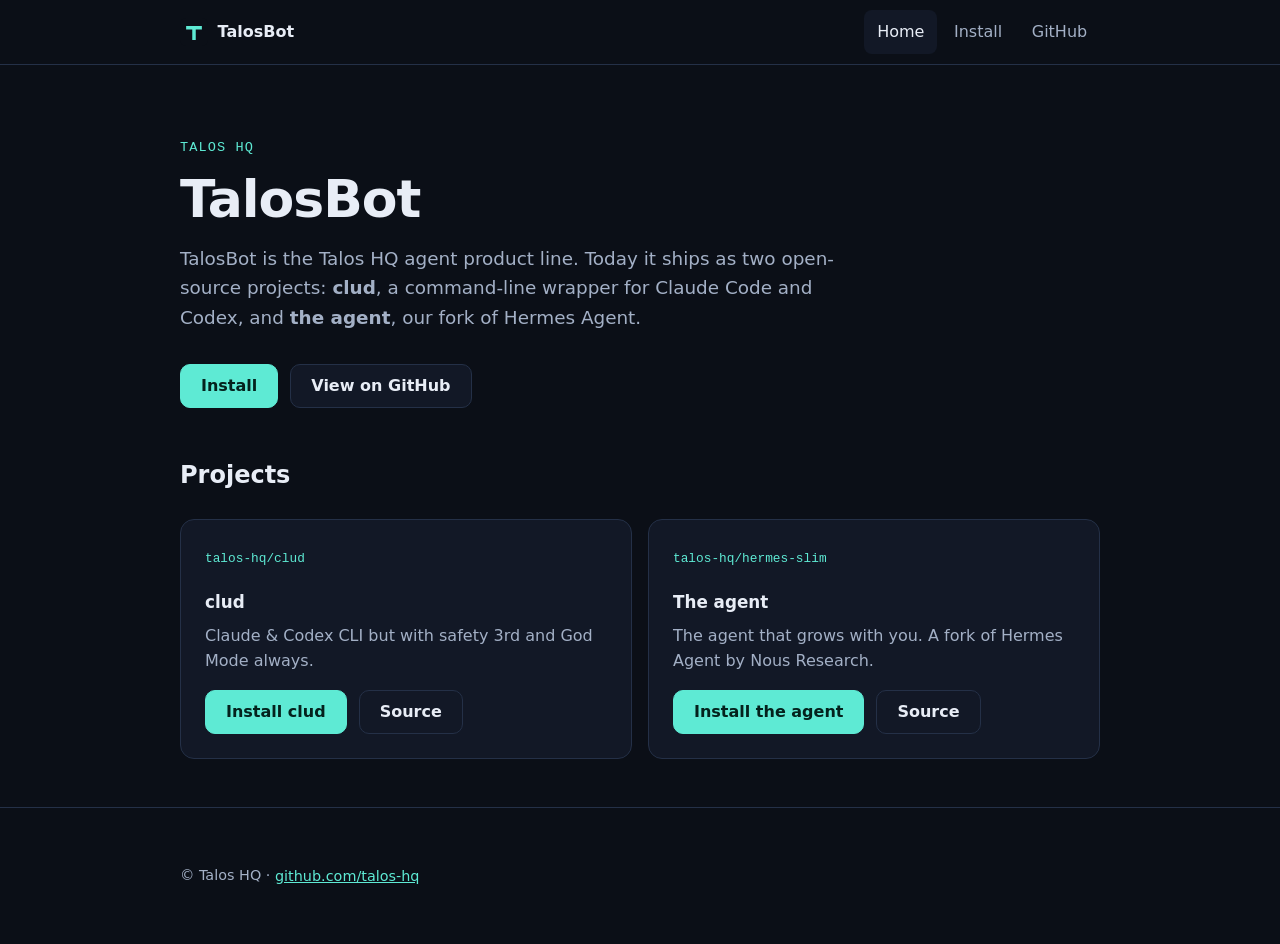
==== index.html @ ea89b293 "Add TalosBot landing and install pages Co-Authored-By: Claude Opus 5.5 <noreply@anthropic.com>" ====
<!doctype html>
<html lang="en">
<head>
<meta charset="utf-8">
<meta name="viewport" content="width=device-width, initial-scale=1">
<title>TalosBot — Talos HQ</title>
<meta name="description" content="TalosBot is the Talos HQ agent product line: clud, a Claude &amp; Codex CLI, and an agent that grows with you.">
<link rel="canonical" href="https://talosbot.ai/">
<link rel="icon" href="/favicon.svg" type="image/svg+xml">
<link rel="stylesheet" href="/assets/styles.css">
<meta property="og:type" content="website">
<meta property="og:site_name" content="TalosBot">
<meta property="og:title" content="TalosBot — Talos HQ">
<meta property="og:description" content="clud, a Claude &amp; Codex CLI, and an agent that grows with you.">
<meta property="og:url" content="https://talosbot.ai/">
<meta name="twitter:card" content="summary">
<meta name="twitter:title" content="TalosBot — Talos HQ">
<meta name="twitter:description" content="clud, a Claude &amp; Codex CLI, and an agent that grows with you.">
</head>
<body>
<a class="skip" href="#main">Skip to content</a>
<header class="site">
  <div class="wrap">
    <a class="brand" href="/"><img src="/favicon.svg" alt="" width="28" height="28">TalosBot</a>
    <nav aria-label="Primary">
      <ul>
        <li><a href="/" aria-current="page">Home</a></li>
        <li><a href="/install/">Install</a></li>
        <li><a href="https://github.com/talos-hq">GitHub</a></li>
      </ul>
    </nav>
  </div>
</header>
<main id="main">
  <div class="wrap">
    <section class="hero" aria-labelledby="hero-title">
      <p class="eyebrow">Talos HQ</p>
      <h1 id="hero-title">TalosBot</h1>
      <p class="lede">TalosBot is the Talos HQ agent product line. Today it ships as two open-source projects: <strong>clud</strong>, a command-line wrapper for Claude Code and Codex, and <strong>the agent</strong>, our fork of Hermes Agent.</p>
      <div class="actions">
        <a class="btn primary" href="/install/">Install</a>
        <a class="btn" href="https://github.com/talos-hq">View on GitHub</a>
      </div>
    </section>
    <section aria-labelledby="products-title">
      <h2 id="products-title">Projects</h2>
      <div class="grid">
        <article class="card">
          <span class="tag">talos-hq/clud</span>
          <h3>clud</h3>
          <p>Claude &amp; Codex CLI but with safety 3rd and God Mode always.</p>
          <div class="actions">
            <a class="btn primary" href="/install/#clud">Install clud</a>
            <a class="btn" href="https://github.com/talos-hq/clud">Source</a>
          </div>
        </article>
        <article class="card">
          <span class="tag">talos-hq/hermes-slim</span>
          <h3>The agent</h3>
          <p>The agent that grows with you. A fork of Hermes Agent by Nous Research.</p>
          <div class="actions">
            <a class="btn primary" href="/install/#agent">Install the agent</a>
            <a class="btn" href="https://github.com/talos-hq/hermes-slim">Source</a>
          </div>
        </article>
      </div>
    </section>
  </div>
</main>
<footer class="site">
  <div class="wrap">
    <p>© Talos HQ · <a href="https://github.com/talos-hq">github.com/talos-hq</a></p>
  </div>
</footer>
</body>
</html>
---- assets/styles.css ----
:root{--bg:#0b0f17;--panel:#121826;--line:#243047;--fg:#e8edf6;--muted:#a3b0c6;--accent:#5eead4;--accent-ink:#04221d;
--font:system-ui,-apple-system,"Segoe UI",Roboto,Ubuntu,"Helvetica Neue",Arial,sans-serif;
--mono:ui-monospace,SFMono-Regular,Menlo,Consolas,"Liberation Mono",monospace}
*{box-sizing:border-box}
html{color-scheme:dark;scroll-behavior:smooth}
body{margin:0;background:var(--bg);color:var(--fg);font:16px/1.6 var(--font);min-width:320px}
a{color:var(--accent)}
a:hover{text-decoration-thickness:2px}
:focus-visible{outline:3px solid var(--accent);outline-offset:3px;border-radius:4px}
.skip{position:absolute;left:-999px;top:0;background:var(--accent);color:var(--accent-ink);padding:.75rem 1rem;z-index:10}
.skip:focus{left:1rem}
.wrap{max-width:960px;margin:0 auto;padding:0 1.25rem}
header.site{border-bottom:1px solid var(--line)}
header.site .wrap{display:flex;align-items:center;justify-content:space-between;gap:1rem;flex-wrap:wrap;min-height:64px}
.brand{display:inline-flex;align-items:center;gap:.6rem;color:var(--fg);text-decoration:none;font-weight:700;min-height:44px}
.brand img{width:28px;height:28px}
nav ul{list-style:none;margin:0;padding:0;display:flex;gap:.25rem;flex-wrap:wrap}
nav a{display:inline-flex;align-items:center;min-height:44px;padding:0 .8rem;color:var(--muted);text-decoration:none;border-radius:8px}
nav a:hover,nav a[aria-current=page]{color:var(--fg);background:var(--panel)}
.hero{padding:4.5rem 0 3rem}
.eyebrow{font-family:var(--mono);color:var(--accent);font-size:.85rem;letter-spacing:.08em;text-transform:uppercase;margin:0 0 .75rem}
h1{font-size:clamp(2rem,6vw,3.25rem);line-height:1.1;margin:0 0 1rem;letter-spacing:-.02em}
h2{font-size:1.5rem;margin:0 0 .5rem}
h3{font-size:1.05rem;margin:1.25rem 0 .4rem}
.lede{color:var(--muted);font-size:1.15rem;max-width:42rem;margin:0 0 2rem}
.btn{display:inline-flex;align-items:center;justify-content:center;min-height:44px;padding:0 1.25rem;border-radius:10px;font-weight:600;text-decoration:none;border:1px solid var(--line);color:var(--fg);background:var(--panel)}
.btn.primary{background:var(--accent);color:var(--accent-ink);border-color:var(--accent)}
.actions{display:flex;gap:.75rem;flex-wrap:wrap}
.grid{display:grid;grid-template-columns:repeat(auto-fit,minmax(260px,1fr));gap:1rem;padding:1rem 0 3rem}
.card{background:var(--panel);border:1px solid var(--line);border-radius:14px;padding:1.5rem}
.card p{color:var(--muted);margin:.25rem 0 1rem}
.tag{font-family:var(--mono);font-size:.8rem;color:var(--accent)}
section.product{border-top:1px solid var(--line);padding:2.5rem 0}
.cmd{display:flex;align-items:stretch;gap:.5rem;background:#060910;border:1px solid var(--line);border-radius:10px;padding:.5rem;margin:.5rem 0 1rem}
.cmd pre{margin:0;flex:1;overflow-x:auto;padding:.6rem .5rem;font:0.9rem/1.5 var(--mono);color:var(--fg);white-space:pre}
.copy{min-width:72px;min-height:44px;border-radius:8px;border:1px solid var(--line);background:var(--panel);color:var(--fg);font:600 .9rem var(--font);cursor:pointer}
.copy:hover{border-color:var(--accent)}
ul.plain{padding-left:1.2rem;color:var(--muted)}
code{font-family:var(--mono);font-size:.92em;background:#060910;padding:.1em .35em;border-radius:5px}
.note{border-left:3px solid var(--accent);background:var(--panel);padding:.75rem 1rem;border-radius:0 10px 10px 0;color:var(--muted)}
footer.site{border-top:1px solid var(--line);color:var(--muted);font-size:.9rem;padding:2rem 0}
footer.site a{display:inline-flex;align-items:center;min-height:44px}
@media (prefers-reduced-motion:reduce){html{scroll-behavior:auto}*{transition:none!important;animation:none!important}}
@media (max-width:480px){.cmd{flex-direction:column}.copy{width:100%}.hero{padding:3rem 0 2rem}}
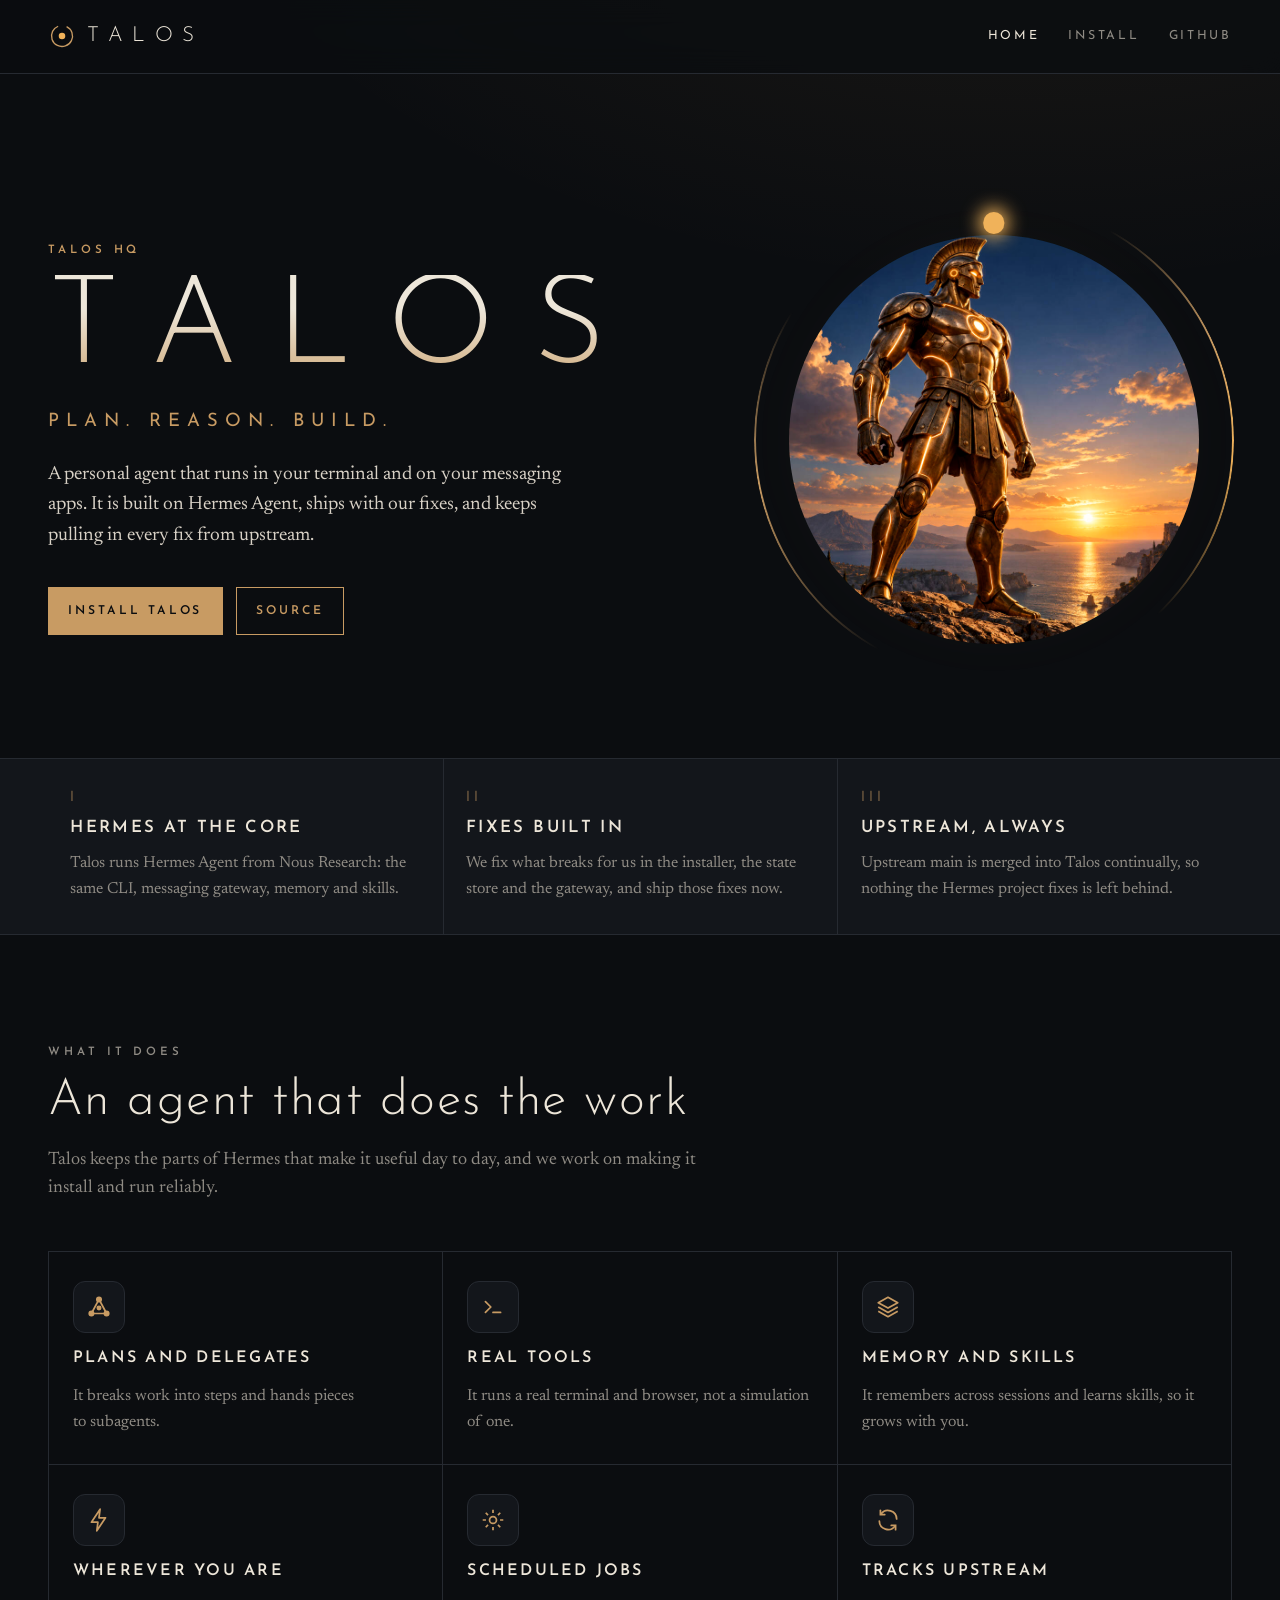
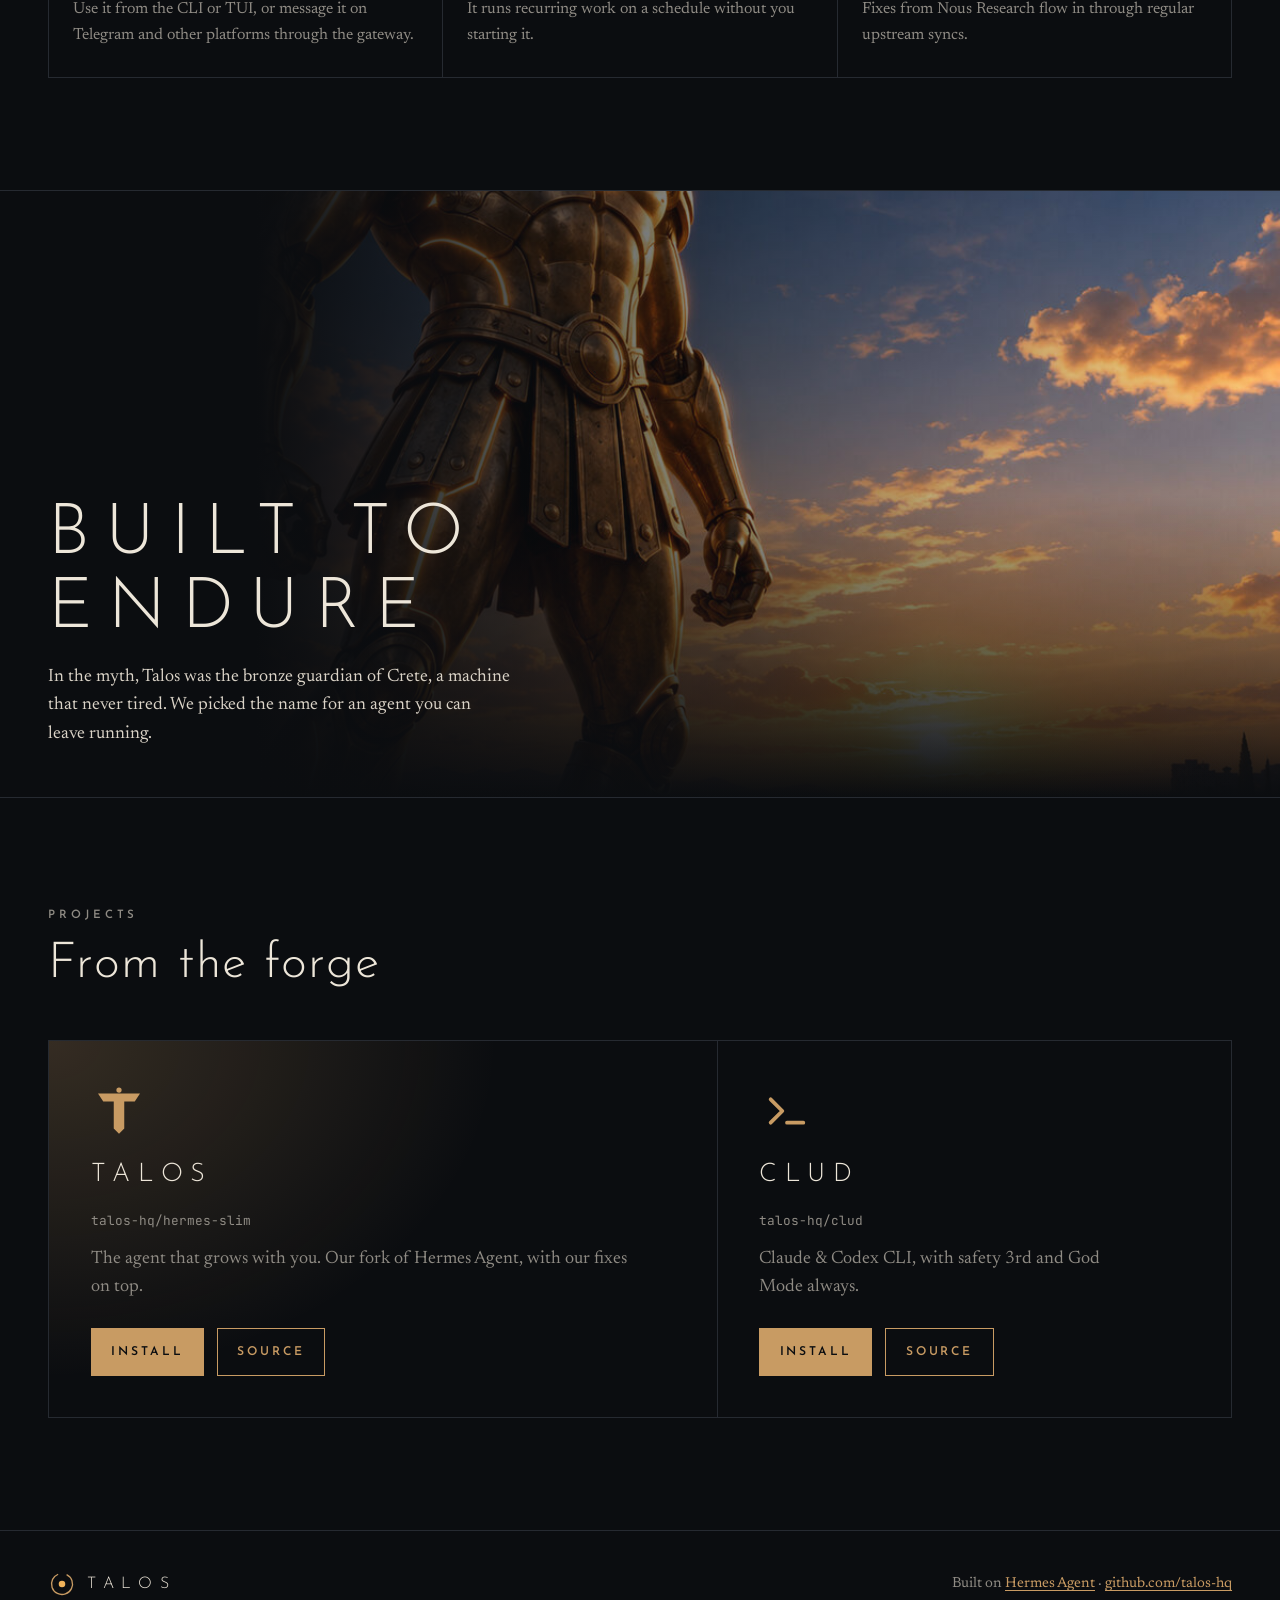
==== commit 1af28932: "Redesign talosbot.ai around the Talos identity Bronze-on-obsidian look from the Talos brand boards: " ====
--- a/index.html
+++ b/index.html
@@ -2,75 +2,132 @@
 <html lang="en">
 <head>
 <meta charset="utf-8">
-<meta name="viewport" content="width=device-width, initial-scale=1">
-<title>TalosBot — Talos HQ</title>
-<meta name="description" content="TalosBot is the Talos HQ agent product line: clud, a Claude &amp; Codex CLI, and an agent that grows with you.">
+<meta name="viewport" content="width=device-width, initial-scale=1, viewport-fit=cover">
+<title>Talos</title>
+<meta name="description" content="Talos is the agent from Talos HQ: Hermes Agent with our fixes built in, still tracking upstream. Plan. Reason. Build.">
+<meta name="theme-color" content="#0b0d10">
 <link rel="canonical" href="https://talosbot.ai/">
 <link rel="icon" href="/favicon.svg" type="image/svg+xml">
+<link rel="preconnect" href="https://fonts.googleapis.com">
+<link rel="preconnect" href="https://fonts.gstatic.com" crossorigin>
+<link rel="stylesheet" href="https://fonts.googleapis.com/css2?family=Josefin+Sans:wght@200;300;400;600&family=Newsreader:ital,opsz,wght@0,6..72,400;0,6..72,500;1,6..72,400&family=JetBrains+Mono:wght@400;600&display=swap">
 <link rel="stylesheet" href="/assets/styles.css">
 <meta property="og:type" content="website">
-<meta property="og:site_name" content="TalosBot">
-<meta property="og:title" content="TalosBot — Talos HQ">
-<meta property="og:description" content="clud, a Claude &amp; Codex CLI, and an agent that grows with you.">
+<meta property="og:site_name" content="Talos">
+<meta property="og:title" content="Talos · Plan. Reason. Build.">
+<meta property="og:description" content="Hermes Agent with our fixes built in, still tracking upstream.">
 <meta property="og:url" content="https://talosbot.ai/">
-<meta name="twitter:card" content="summary">
-<meta name="twitter:title" content="TalosBot — Talos HQ">
-<meta name="twitter:description" content="clud, a Claude &amp; Codex CLI, and an agent that grows with you.">
+<meta property="og:image" content="https://talosbot.ai/assets/og.jpg">
+<meta name="twitter:card" content="summary_large_image">
+<meta name="twitter:image" content="https://talosbot.ai/assets/og.jpg">
 </head>
 <body>
 <a class="skip" href="#main">Skip to content</a>
-<header class="site">
+<header class="nav">
   <div class="wrap">
-    <a class="brand" href="/"><img src="/favicon.svg" alt="" width="28" height="28">TalosBot</a>
+    <a class="wordmark" href="/" aria-label="Talos home"><svg aria-hidden="true"><use href="/assets/icons.svg#emblem"/></svg>TALOS</a>
     <nav aria-label="Primary">
-      <ul>
-        <li><a href="/" aria-current="page">Home</a></li>
-        <li><a href="/install/">Install</a></li>
-        <li><a href="https://github.com/talos-hq">GitHub</a></li>
-      </ul>
+      <a href="/" aria-current="page">Home</a>
+      <a href="/install/">Install</a>
+      <a href="https://github.com/talos-hq">GitHub</a>
     </nav>
   </div>
 </header>
+
 <main id="main">
-  <div class="wrap">
-    <section class="hero" aria-labelledby="hero-title">
-      <p class="eyebrow">Talos HQ</p>
-      <h1 id="hero-title">TalosBot</h1>
-      <p class="lede">TalosBot is the Talos HQ agent product line. Today it ships as two open-source projects: <strong>clud</strong>, a command-line wrapper for Claude Code and Codex, and <strong>the agent</strong>, our fork of Hermes Agent.</p>
-      <div class="actions">
-        <a class="btn primary" href="/install/">Install</a>
-        <a class="btn" href="https://github.com/talos-hq">View on GitHub</a>
+  <section class="hero">
+    <div class="wrap">
+      <div>
+        <p class="label">Talos HQ</p>
+        <h1 style="margin-top:1.2rem">TALOS</h1>
+        <p class="tag">Plan. Reason. Build.</p>
+        <p class="lede">A personal agent that runs in your terminal and on your messaging apps. It is built on Hermes Agent, ships with our fixes, and keeps pulling in every fix from upstream.</p>
+        <div class="ctas">
+          <a class="btn solid" href="/install/">Install Talos</a>
+          <a class="btn" href="https://github.com/talos-hq/hermes-slim">Source</a>
+        </div>
       </div>
-    </section>
-    <section aria-labelledby="products-title">
-      <h2 id="products-title">Projects</h2>
-      <div class="grid">
-        <article class="card">
-          <span class="tag">talos-hq/clud</span>
-          <h3>clud</h3>
-          <p>Claude &amp; Codex CLI but with safety 3rd and God Mode always.</p>
-          <div class="actions">
-            <a class="btn primary" href="/install/#clud">Install clud</a>
-            <a class="btn" href="https://github.com/talos-hq/clud">Source</a>
-          </div>
+      <figure class="emblem">
+        <img src="/assets/talos.jpg" alt="The bronze Talos figure inside a turning bronze ring" width="900" height="900" fetchpriority="high">
+        <span class="core" aria-hidden="true"></span>
+      </figure>
+    </div>
+  </section>
+
+  <section class="lineage" aria-label="Where Talos comes from">
+    <div class="wrap">
+      <ol>
+        <li class="reveal"><h3>Hermes at the core</h3><p>Talos runs Hermes Agent from Nous Research: the same CLI, messaging gateway, memory and skills.</p></li>
+        <li class="reveal"><h3>Fixes built in</h3><p>We fix what breaks for us in the installer, the state store and the gateway, and ship those fixes now.</p></li>
+        <li class="reveal"><h3>Upstream, always</h3><p>Upstream main is merged into Talos continually, so nothing the Hermes project fixes is left behind.</p></li>
+      </ol>
+    </div>
+  </section>
+
+  <section class="block" aria-labelledby="what">
+    <div class="wrap">
+      <div class="head reveal">
+        <p class="label">What it does</p>
+        <h2 id="what">An agent that does the work</h2>
+        <p>Talos keeps the parts of Hermes that make it useful day to day, and we work on making it install and run reliably.</p>
+      </div>
+      <div class="pillars">
+        <article class="pillar reveal"><span class="ico"><svg aria-hidden="true"><use href="/assets/icons.svg#graph"/></svg></span><h3>Plans and delegates</h3><p>It breaks work into steps and hands pieces to subagents.</p></article>
+        <article class="pillar reveal"><span class="ico"><svg aria-hidden="true"><use href="/assets/icons.svg#term"/></svg></span><h3>Real tools</h3><p>It runs a real terminal and browser, not a simulation of one.</p></article>
+        <article class="pillar reveal"><span class="ico"><svg aria-hidden="true"><use href="/assets/icons.svg#layers"/></svg></span><h3>Memory and skills</h3><p>It remembers across sessions and learns skills, so it grows with you.</p></article>
+        <article class="pillar reveal"><span class="ico"><svg aria-hidden="true"><use href="/assets/icons.svg#bolt"/></svg></span><h3>Wherever you are</h3><p>Use it from the CLI or TUI, or message it on Telegram and other platforms through the gateway.</p></article>
+        <article class="pillar reveal"><span class="ico"><svg aria-hidden="true"><use href="/assets/icons.svg#gear"/></svg></span><h3>Scheduled jobs</h3><p>It runs recurring work on a schedule without you starting it.</p></article>
+        <article class="pillar reveal"><span class="ico"><svg aria-hidden="true"><use href="/assets/icons.svg#sync"/></svg></span><h3>Tracks upstream</h3><p>Fixes from Nous Research flow in through regular upstream syncs.</p></article>
+      </div>
+    </div>
+  </section>
+
+  <section class="banner" aria-labelledby="endure">
+    <img src="/assets/og.jpg" alt="" loading="lazy" width="1200" height="630">
+    <div class="wrap">
+      <h2 id="endure">BUILT TO<br>ENDURE</h2>
+      <p>In the myth, Talos was the bronze guardian of Crete, a machine that never tired. We picked the name for an agent you can leave running.</p>
+    </div>
+  </section>
+
+  <section class="block" aria-labelledby="projects">
+    <div class="wrap">
+      <div class="head reveal">
+        <p class="label">Projects</p>
+        <h2 id="projects">From the forge</h2>
+      </div>
+      <div class="products">
+        <article class="product lead reveal">
+          <svg class="ico" aria-hidden="true"><use href="/assets/icons.svg#t"/></svg>
+          <h3>TALOS</h3>
+          <span class="repo">talos-hq/hermes-slim</span>
+          <p>The agent that grows with you. Our fork of Hermes Agent, with our fixes on top.</p>
+          <div class="ctas"><a class="btn solid" href="/install/#agent">Install</a><a class="btn" href="https://github.com/talos-hq/hermes-slim">Source</a></div>
         </article>
-        <article class="card">
-          <span class="tag">talos-hq/hermes-slim</span>
-          <h3>The agent</h3>
-          <p>The agent that grows with you. A fork of Hermes Agent by Nous Research.</p>
-          <div class="actions">
-            <a class="btn primary" href="/install/#agent">Install the agent</a>
-            <a class="btn" href="https://github.com/talos-hq/hermes-slim">Source</a>
-          </div>
+        <article class="product reveal">
+          <svg class="ico" aria-hidden="true"><use href="/assets/icons.svg#term"/></svg>
+          <h3>CLUD</h3>
+          <span class="repo">talos-hq/clud</span>
+          <p>Claude &amp; Codex CLI, with safety 3rd and God Mode always.</p>
+          <div class="ctas"><a class="btn solid" href="/install/#clud">Install</a><a class="btn" href="https://github.com/talos-hq/clud">Source</a></div>
         </article>
       </div>
-    </section>
-  </div>
+    </div>
+  </section>
 </main>
-<footer class="site">
+
+<footer>
   <div class="wrap">
-    <p>© Talos HQ · <a href="https://github.com/talos-hq">github.com/talos-hq</a></p>
+    <a class="wordmark" href="/" style="font-size:1rem"><svg aria-hidden="true"><use href="/assets/icons.svg#emblem"/></svg>TALOS</a>
+    <span>Built on <a href="https://github.com/NousResearch/hermes-agent">Hermes Agent</a> · <a href="https://github.com/talos-hq">github.com/talos-hq</a></span>
   </div>
 </footer>
+<script>
+document.querySelectorAll(".pillar").forEach(el => el.addEventListener("pointermove", e => {
+  const r = el.getBoundingClientRect();
+  el.style.setProperty("--mx", e.clientX - r.left + "px");
+  el.style.setProperty("--my", e.clientY - r.top + "px");
+}));
+</script>
 </body>
 </html>
--- a/assets/styles.css
+++ b/assets/styles.css
@@ -1,44 +1,314 @@
-:root{--bg:#0b0f17;--panel:#121826;--line:#243047;--fg:#e8edf6;--muted:#a3b0c6;--accent:#5eead4;--accent-ink:#04221d;
---font:system-ui,-apple-system,"Segoe UI",Roboto,Ubuntu,"Helvetica Neue",Arial,sans-serif;
---mono:ui-monospace,SFMono-Regular,Menlo,Consolas,"Liberation Mono",monospace}
-*{box-sizing:border-box}
-html{color-scheme:dark;scroll-behavior:smooth}
-body{margin:0;background:var(--bg);color:var(--fg);font:16px/1.6 var(--font);min-width:320px}
-a{color:var(--accent)}
-a:hover{text-decoration-thickness:2px}
-:focus-visible{outline:3px solid var(--accent);outline-offset:3px;border-radius:4px}
-.skip{position:absolute;left:-999px;top:0;background:var(--accent);color:var(--accent-ink);padding:.75rem 1rem;z-index:10}
-.skip:focus{left:1rem}
-.wrap{max-width:960px;margin:0 auto;padding:0 1.25rem}
-header.site{border-bottom:1px solid var(--line)}
-header.site .wrap{display:flex;align-items:center;justify-content:space-between;gap:1rem;flex-wrap:wrap;min-height:64px}
-.brand{display:inline-flex;align-items:center;gap:.6rem;color:var(--fg);text-decoration:none;font-weight:700;min-height:44px}
-.brand img{width:28px;height:28px}
-nav ul{list-style:none;margin:0;padding:0;display:flex;gap:.25rem;flex-wrap:wrap}
-nav a{display:inline-flex;align-items:center;min-height:44px;padding:0 .8rem;color:var(--muted);text-decoration:none;border-radius:8px}
-nav a:hover,nav a[aria-current=page]{color:var(--fg);background:var(--panel)}
-.hero{padding:4.5rem 0 3rem}
-.eyebrow{font-family:var(--mono);color:var(--accent);font-size:.85rem;letter-spacing:.08em;text-transform:uppercase;margin:0 0 .75rem}
-h1{font-size:clamp(2rem,6vw,3.25rem);line-height:1.1;margin:0 0 1rem;letter-spacing:-.02em}
-h2{font-size:1.5rem;margin:0 0 .5rem}
-h3{font-size:1.05rem;margin:1.25rem 0 .4rem}
-.lede{color:var(--muted);font-size:1.15rem;max-width:42rem;margin:0 0 2rem}
-.btn{display:inline-flex;align-items:center;justify-content:center;min-height:44px;padding:0 1.25rem;border-radius:10px;font-weight:600;text-decoration:none;border:1px solid var(--line);color:var(--fg);background:var(--panel)}
-.btn.primary{background:var(--accent);color:var(--accent-ink);border-color:var(--accent)}
-.actions{display:flex;gap:.75rem;flex-wrap:wrap}
-.grid{display:grid;grid-template-columns:repeat(auto-fit,minmax(260px,1fr));gap:1rem;padding:1rem 0 3rem}
-.card{background:var(--panel);border:1px solid var(--line);border-radius:14px;padding:1.5rem}
-.card p{color:var(--muted);margin:.25rem 0 1rem}
-.tag{font-family:var(--mono);font-size:.8rem;color:var(--accent)}
-section.product{border-top:1px solid var(--line);padding:2.5rem 0}
-.cmd{display:flex;align-items:stretch;gap:.5rem;background:#060910;border:1px solid var(--line);border-radius:10px;padding:.5rem;margin:.5rem 0 1rem}
-.cmd pre{margin:0;flex:1;overflow-x:auto;padding:.6rem .5rem;font:0.9rem/1.5 var(--mono);color:var(--fg);white-space:pre}
-.copy{min-width:72px;min-height:44px;border-radius:8px;border:1px solid var(--line);background:var(--panel);color:var(--fg);font:600 .9rem var(--font);cursor:pointer}
-.copy:hover{border-color:var(--accent)}
-ul.plain{padding-left:1.2rem;color:var(--muted)}
-code{font-family:var(--mono);font-size:.92em;background:#060910;padding:.1em .35em;border-radius:5px}
-.note{border-left:3px solid var(--accent);background:var(--panel);padding:.75rem 1rem;border-radius:0 10px 10px 0;color:var(--muted)}
-footer.site{border-top:1px solid var(--line);color:var(--muted);font-size:.9rem;padding:2rem 0}
-footer.site a{display:inline-flex;align-items:center;min-height:44px}
-@media (prefers-reduced-motion:reduce){html{scroll-behavior:auto}*{transition:none!important;animation:none!important}}
-@media (max-width:480px){.cmd{flex-direction:column}.copy{width:100%}.hero{padding:3rem 0 2rem}}
+@layer reset, tokens, base, components, motion;
+
+@layer reset {
+  *, *::before, *::after { box-sizing: border-box; }
+  body, h1, h2, h3, p, figure, pre { margin: 0; }
+  img, svg { display: block; max-width: 100%; }
+  button { font: inherit; color: inherit; }
+}
+
+@layer tokens {
+  @property --spin { syntax: "<angle>"; inherits: false; initial-value: 0deg; }
+  @property --glow { syntax: "<number>"; inherits: true; initial-value: 0.6; }
+
+  :root {
+    --obsidian: #0b0d10;
+    --basalt: #13161b;
+    --seam: #262a31;
+    --bronze: #c89b63;
+    --ember: #f0b25a;
+    --sandstone: #ede6d9;
+    --stone: #8f8b84;
+    --bronze-soft: color-mix(in oklch, var(--bronze) 22%, transparent);
+    --display: "Josefin Sans", "Futura", "Century Gothic", sans-serif;
+    --body: "Newsreader", "Iowan Old Style", Georgia, serif;
+    --mono: "JetBrains Mono", ui-monospace, "SF Mono", Menlo, monospace;
+    --gutter: max(16px, env(safe-area-inset-left, 0px));
+    --ease: cubic-bezier(.2, .7, .1, 1);
+    color-scheme: dark;
+  }
+}
+
+@layer base {
+  html { scroll-behavior: smooth; }
+  body {
+    min-height: 100dvh;
+    background:
+      radial-gradient(120vmax 80vmax at 80% -10%, color-mix(in oklch, var(--ember) 10%, transparent), transparent 60%),
+      var(--obsidian);
+    color: var(--sandstone);
+    font: 400 1.125rem/1.6 var(--body);
+    -webkit-font-smoothing: antialiased;
+    overflow-x: clip;
+  }
+  ::selection { background: var(--bronze); color: var(--obsidian); }
+  a { color: var(--bronze); text-underline-offset: .2em; }
+  :focus-visible { outline: 2px solid var(--ember); outline-offset: 3px; }
+  h1, h2, h3 { font-family: var(--display); font-weight: 300; text-wrap: balance; }
+  p { text-wrap: pretty; }
+  .wrap { width: min(74rem, 100% - 2 * var(--gutter)); margin-inline: auto; }
+  .label { font: 600 .72rem/1 var(--display); letter-spacing: .34em; text-transform: uppercase; color: var(--bronze); }
+  .sr { position: absolute; width: 1px; height: 1px; overflow: hidden; clip-path: inset(50%); }
+}
+
+@layer components {
+  /* nav */
+  .nav {
+    position: sticky; top: 0; z-index: 10;
+    background: color-mix(in oklch, var(--obsidian) 78%, transparent);
+    backdrop-filter: blur(14px) saturate(1.4);
+    border-bottom: 1px solid var(--seam);
+    & .wrap { display: flex; align-items: center; justify-content: space-between; padding-block: .9rem; gap: 1rem; }
+    & nav { display: flex; gap: 1.8rem; }
+    & nav a { font: 400 .78rem/1 var(--display); letter-spacing: .22em; text-transform: uppercase; color: var(--stone); text-decoration: none; transition: color .2s; }
+    & nav a:hover { color: var(--sandstone); }
+    @media (max-width: 680px) { & nav { display: none; } }
+  }
+  .wordmark {
+    display: inline-flex; align-items: center; gap: .7rem;
+    font: 300 1.3rem/1 var(--display); letter-spacing: .46em; color: var(--sandstone); text-decoration: none;
+    & svg { width: 28px; height: 28px; }
+  }
+
+  /* hero */
+  .hero {
+    position: relative; isolation: isolate;
+    padding-block: clamp(4rem, 10vw, 8rem) clamp(3rem, 7vw, 5rem);
+    & .wrap > * { min-width: 0; }
+    & .wrap { display: grid; grid-template-columns: minmax(0, 1.15fr) minmax(0, .85fr); gap: clamp(2rem, 5vw, 4rem); align-items: center; }
+    @media (max-width: 880px) { & .wrap { grid-template-columns: 1fr; } }
+  }
+  .hero h1 {
+    font-size: clamp(3.4rem, 11vw, 7.8rem); line-height: .9; font-weight: 300;
+    letter-spacing: .3em; margin-right: -.3em;
+    background: linear-gradient(180deg, var(--sandstone) 30%, color-mix(in oklch, var(--bronze) 85%, var(--sandstone)));
+    -webkit-background-clip: text; background-clip: text; color: transparent;
+  }
+  .hero .tag { margin-top: 1.4rem; font: 400 clamp(.9rem, 1.8vw, 1.15rem)/1.3 var(--display); letter-spacing: .38em; text-transform: uppercase; color: var(--bronze); }
+  .hero .lede { margin-top: 1.6rem; max-width: 34rem; color: color-mix(in oklch, var(--sandstone) 78%, var(--stone)); font-size: 1.2rem; }
+
+  /* the emblem: ring + core, slowly turning, with the bronze figure inside */
+  .emblem {
+    position: relative; aspect-ratio: 1; width: min(100%, 30rem); justify-self: center;
+    border-radius: 50%;
+    &::before {
+      content: ""; position: absolute; inset: -2px; border-radius: inherit; padding: 2px;
+      background: conic-gradient(from var(--spin), transparent 0 8%, var(--bronze) 18%, var(--ember) 26%, transparent 38% 58%, var(--bronze) 72%, transparent 84%);
+      mask: linear-gradient(#000 0 0) content-box exclude, linear-gradient(#000 0 0);
+      animation: spin 14s linear infinite;
+    }
+    &::after {
+      content: ""; position: absolute; inset: 8%; border-radius: inherit; z-index: -1;
+      background: radial-gradient(closest-side, color-mix(in oklch, var(--ember) calc(var(--glow) * 40%), transparent), transparent);
+      filter: blur(30px); animation: breathe 6s ease-in-out infinite;
+    }
+    & img { position: absolute; inset: 7%; width: 86%; height: 86%; border-radius: 50%; object-fit: cover; object-position: 50% 30%; filter: saturate(1.05) contrast(1.05); }
+    & .core { position: absolute; width: 4.5%; aspect-ratio: 1; border-radius: 50%; top: 2.2%; left: 50%; translate: -50% 0; background: var(--ember); box-shadow: 0 0 18px 4px var(--ember); }
+  }
+
+  /* installer card */
+  .installer {
+    margin-top: 2.4rem; max-width: 40rem;
+    border: 1px solid var(--seam); background: color-mix(in oklch, var(--basalt) 85%, transparent);
+    backdrop-filter: blur(6px);
+    container-type: inline-size;
+  }
+  .tabs { display: flex; border-bottom: 1px solid var(--seam); overflow-x: auto; scrollbar-width: none; }
+  .tabs label {
+    flex: 1; display: inline-flex; align-items: center; justify-content: center; gap: .55rem; white-space: nowrap;
+    padding: .95rem 1rem; cursor: pointer; color: var(--stone);
+    font: 600 .72rem/1 var(--display); letter-spacing: .22em; text-transform: uppercase;
+    border-bottom: 2px solid transparent; transition: color .2s, border-color .2s, background .2s;
+    &:hover { color: var(--sandstone); }
+    & svg { width: 15px; height: 15px; flex: none; }
+    &:has(input:checked) { color: var(--sandstone); border-color: var(--bronze); background: var(--bronze-soft); }
+    &:has(input:focus-visible) { outline: 2px solid var(--ember); outline-offset: -2px; }
+    & input { position: absolute; opacity: 0; pointer-events: none; }
+  }
+  .panel { display: none; grid-template-columns: minmax(0, 1fr); padding: 1.2rem 1.2rem 1.3rem; gap: .9rem; }
+  .installer:has(#os-mac:checked) .panel.mac,
+  .installer:has(#os-linux:checked) .panel.linux,
+  .installer:has(#os-win:checked) .panel.win { display: grid; animation: rise .35s var(--ease); }
+  .cmd {
+    display: flex; align-items: stretch; border: 1px solid var(--seam); background: var(--obsidian);
+    & pre { flex: 1; min-width: 0; padding: .95rem 1rem; white-space: pre-wrap; overflow-wrap: anywhere; font: 400 .86rem/1.5 var(--mono); color: var(--sandstone); }
+    & pre::before { content: attr(data-prompt) " "; color: var(--bronze); }
+    & button {
+      flex: none; border: 0; border-left: 1px solid var(--seam); background: transparent; cursor: pointer;
+      padding-inline: 1rem; color: var(--stone); font: 600 .68rem/1 var(--display); letter-spacing: .2em; text-transform: uppercase;
+      transition: color .2s, background .2s;
+      &:hover { color: var(--obsidian); background: var(--bronze); }
+      &[data-done] { color: var(--obsidian); background: var(--ember); }
+    }
+  }
+  .panel .note { font-size: .95rem; color: var(--stone); }
+  .panel .note code { font: .85em var(--mono); color: var(--sandstone); }
+  @container (max-width: 420px) {
+    .tabs label span { display: none; }
+    .cmd { flex-direction: column; & button { border-left: 0; border-top: 1px solid var(--seam); padding-block: .8rem; } }
+  }
+  .alt { margin-top: 1rem; font-size: .95rem; color: var(--stone); }
+
+  /* lineage strip */
+  .lineage { border-block: 1px solid var(--seam); background: var(--basalt); }
+  .lineage ol {
+    list-style: none; padding: 0; margin: 0; display: grid; grid-template-columns: repeat(3, 1fr);
+    counter-reset: step;
+    @media (max-width: 760px) { grid-template-columns: 1fr; }
+  }
+  .lineage li {
+    padding: 2rem 1.4rem; display: grid; gap: .6rem; counter-increment: step; position: relative;
+    & + li { border-left: 1px solid var(--seam); }
+    @media (max-width: 760px) { & + li { border-left: 0; border-top: 1px solid var(--seam); } }
+    &::before { content: counter(step, upper-roman); font: 300 .9rem/1 var(--display); letter-spacing: .3em; color: var(--bronze); }
+    & h3 { font-size: 1.05rem; font-weight: 600; letter-spacing: .14em; text-transform: uppercase; }
+    & p { color: var(--stone); font-size: 1rem; }
+  }
+
+  section.block { padding-block: clamp(4rem, 9vw, 7rem); }
+  .head { display: grid; gap: 1rem; margin-bottom: 3rem; max-width: 42rem; }
+  .head h2 { font-size: clamp(2rem, 4.5vw, 3.1rem); line-height: 1.1; letter-spacing: .03em; }
+  .head p { color: var(--stone); }
+
+  /* pillars — icon system from the identity board */
+  .pillars { display: grid; grid-template-columns: repeat(3, 1fr); gap: 1px; background: var(--seam); border: 1px solid var(--seam); }
+  @media (max-width: 900px) { .pillars { grid-template-columns: repeat(2, 1fr); } }
+  @media (max-width: 560px) { .pillars { grid-template-columns: 1fr; } }
+  .pillar {
+    background: var(--obsidian); padding: 1.8rem 1.5rem; display: grid; gap: .8rem; align-content: start;
+    position: relative; overflow: hidden;
+    &::after {
+      content: ""; position: absolute; inset: 0; pointer-events: none; opacity: 0; transition: opacity .4s;
+      background: radial-gradient(22rem circle at var(--mx, 50%) var(--my, 0%), var(--bronze-soft), transparent 60%);
+    }
+    &:hover::after { opacity: 1; }
+    & .ico { width: 52px; height: 52px; display: grid; place-items: center; border: 1px solid var(--seam); border-radius: 12px; background: var(--basalt); color: var(--bronze); }
+    & .ico svg { width: 26px; height: 26px; }
+    & h3 { font-size: 1rem; font-weight: 600; letter-spacing: .14em; text-transform: uppercase; }
+    & p { color: var(--stone); font-size: 1rem; }
+  }
+
+  /* platform matrix */
+  .matrix { width: 100%; border-collapse: collapse; font-size: 1rem; }
+  .matrix-wrap { overflow-x: auto; border: 1px solid var(--seam); }
+  .matrix th, .matrix td { padding: 1rem 1.2rem; text-align: left; border-bottom: 1px solid var(--seam); white-space: nowrap; }
+  .matrix th { font: 600 .7rem/1 var(--display); letter-spacing: .24em; text-transform: uppercase; color: var(--bronze); background: var(--basalt); }
+  .matrix td:first-child { font-family: var(--display); letter-spacing: .08em; }
+  .matrix td code { font: .85rem var(--mono); color: var(--sandstone); }
+  .matrix tr:last-child td { border-bottom: 0; }
+  .matrix tbody tr { transition: background .2s; }
+  .matrix tbody tr:hover { background: var(--bronze-soft); }
+  .matrix .you td:first-child::after { content: "your system"; margin-left: .8rem; padding: .2rem .5rem; font: 600 .6rem/1 var(--display); letter-spacing: .2em; text-transform: uppercase; color: var(--obsidian); background: var(--bronze); }
+
+  /* splash terminal */
+  .splash { display: grid; grid-template-columns: minmax(0, 1fr) minmax(0, 1fr); gap: clamp(2rem, 5vw, 4rem); align-items: center; @media (max-width: 880px) { grid-template-columns: 1fr; } }
+  .term {
+    border: 1px solid var(--seam); background: #08090b; box-shadow: 0 40px 80px -40px #000, 0 0 0 1px #000;
+    & header { display: flex; gap: .45rem; padding: .8rem 1rem; border-bottom: 1px solid var(--seam); }
+    & header i { width: 10px; height: 10px; border-radius: 50%; background: var(--seam); }
+    & pre { padding: 1.4rem 1.2rem; font: 400 .85rem/1.75 var(--mono); color: var(--stone); overflow-x: auto; }
+    & b { color: var(--sandstone); font-weight: 400; }
+    & .ok { color: var(--ember); }
+  }
+  .steps { display: grid; gap: 1.4rem; counter-reset: s; list-style: none; padding: 0; margin: 0; }
+  .steps li { display: grid; grid-template-columns: 2.6rem 1fr; gap: 1rem; counter-increment: s; }
+  .steps li::before { content: counter(s); display: grid; place-items: center; width: 2.6rem; height: 2.6rem; border: 1px solid var(--bronze); border-radius: 50%; font: 300 1rem/1 var(--display); color: var(--bronze); }
+  .steps h3 { font-size: 1rem; font-weight: 600; letter-spacing: .12em; text-transform: uppercase; margin-bottom: .3rem; }
+  .steps p { color: var(--stone); font-size: 1rem; }
+
+  /* faq */
+  details { border-top: 1px solid var(--seam); &:last-of-type { border-bottom: 1px solid var(--seam); } }
+  summary {
+    cursor: pointer; list-style: none; padding: 1.3rem 0; display: flex; justify-content: space-between; gap: 1rem;
+    font: 400 1.1rem/1.3 var(--display); letter-spacing: .04em;
+    &::-webkit-details-marker { display: none; }
+    &::after { content: "+"; color: var(--bronze); font-weight: 300; font-size: 1.4rem; line-height: 1; transition: rotate .3s var(--ease); }
+  }
+  details[open] summary::after { rotate: 45deg; }
+  details p { padding-bottom: 1.4rem; color: var(--stone); max-width: 48rem; }
+  details code { font: .85em var(--mono); color: var(--sandstone); }
+  details::details-content { block-size: 0; overflow: clip; transition: block-size .35s var(--ease), content-visibility .35s allow-discrete; }
+  details[open]::details-content { block-size: auto; }
+  :root { interpolate-size: allow-keywords; }
+
+  footer { border-top: 1px solid var(--seam); padding-block: 2.4rem calc(2.4rem + env(safe-area-inset-bottom, 0px)); color: var(--stone); font-size: .9rem;
+    & .wrap { display: flex; flex-wrap: wrap; justify-content: space-between; gap: 1rem; align-items: center; }
+  }
+}
+
+@layer motion {
+  @keyframes spin { to { --spin: 360deg; } }
+  @keyframes breathe { 50% { --glow: 1; } }
+  @keyframes rise { from { opacity: 0; translate: 0 6px; } }
+  @keyframes reveal { from { opacity: 0; translate: 0 2rem; } }
+  @keyframes caret { 50% { opacity: 0; } }
+  .term .cursor { display: inline-block; width: .55em; height: 1.1em; vertical-align: -.2em; background: var(--ember); animation: caret 1s steps(1) infinite; }
+
+  @supports (animation-timeline: view()) {
+    .reveal { animation: reveal linear both; animation-timeline: view(); animation-range: entry 0% cover 28%; }
+    .hero .emblem img { animation: drift linear both; animation-timeline: scroll(root); animation-range: 0 80vh; }
+    @keyframes drift { to { scale: 1.12; filter: saturate(.7) brightness(.7); } }
+  }
+  @media (prefers-reduced-motion: reduce) {
+    *, *::before, *::after { animation: none !important; transition: none !important; }
+    html { scroll-behavior: auto; }
+  }
+}
+
+@layer components {
+  .skip { position: absolute; left: -999px; top: .5rem; z-index: 20; padding: .8rem 1rem; background: var(--bronze); color: var(--obsidian); }
+  .skip:focus { left: var(--gutter); }
+  .nav nav a { min-height: 44px; display: inline-flex; align-items: center; }
+  .nav nav a[aria-current="page"] { color: var(--sandstone); }
+  .btn {
+    display: inline-flex; align-items: center; justify-content: center; gap: .6em; min-height: 48px; padding: 0 1.6em;
+    font: 600 .76rem/1 var(--display); letter-spacing: .24em; text-transform: uppercase; text-decoration: none;
+    border: 1px solid var(--bronze); color: var(--bronze); background: transparent; transition: background .2s, color .2s, box-shadow .3s;
+    &:hover { background: var(--bronze); color: var(--obsidian); }
+    &.solid { background: var(--bronze); color: var(--obsidian); &:hover { background: var(--ember); border-color: var(--ember); box-shadow: 0 0 40px -8px var(--ember); } }
+  }
+  .ctas { display: flex; flex-wrap: wrap; gap: .8rem; margin-top: 2.2rem; }
+
+  /* full-bleed banner with the sunset art */
+  .banner {
+    position: relative; isolation: isolate; min-height: clamp(22rem, 60vw, 38rem); display: grid; align-items: end;
+    border-block: 1px solid var(--seam); overflow: hidden;
+    & img { position: absolute; inset: 0; width: 100%; height: 100%; object-fit: cover; object-position: 30% 40%; z-index: -2; }
+    &::before { content: ""; position: absolute; inset: 0; z-index: -1; background: linear-gradient(90deg, var(--obsidian) 0 20%, color-mix(in oklch, var(--obsidian) 40%, transparent) 60%, transparent), linear-gradient(0deg, var(--obsidian), transparent 50%); }
+    & .wrap { padding-block: 3rem; }
+    & h2 { font-size: clamp(2.2rem, 6vw, 4.4rem); letter-spacing: .22em; line-height: 1.05; }
+    & p { margin-top: 1rem; max-width: 30rem; color: color-mix(in oklch, var(--sandstone) 80%, var(--stone)); }
+  }
+  @supports (animation-timeline: view()) {
+    .banner img { animation: pan linear both; animation-timeline: view(); }
+    @keyframes pan { from { scale: 1.15; translate: 0 -4%; } to { scale: 1; translate: 0 4%; } }
+  }
+
+  /* product pair */
+  .products { display: grid; grid-template-columns: 1.3fr 1fr; gap: 1px; background: var(--seam); border: 1px solid var(--seam); @media (max-width: 820px) { grid-template-columns: 1fr; } }
+  .product {
+    background: var(--obsidian); padding: clamp(1.6rem, 4vw, 2.6rem); display: grid; gap: 1rem; align-content: start;
+    & .ico { width: 56px; height: 56px; color: var(--bronze); }
+    & h3 { font-size: 1.6rem; font-weight: 300; letter-spacing: .3em; }
+    & .repo { font: .8rem var(--mono); color: var(--stone); }
+    & p { color: var(--stone); }
+    & .ctas { margin-top: .6rem; }
+  }
+  .product.lead { background: radial-gradient(40rem 30rem at 0% 0%, var(--bronze-soft), transparent 70%), var(--obsidian); }
+
+  /* install page: per-product blocks */
+  .install-block { display: grid; grid-template-columns: minmax(0, 18rem) minmax(0, 1fr); gap: clamp(1.5rem, 5vw, 4rem); padding-block: clamp(3rem, 7vw, 5rem); border-top: 1px solid var(--seam); @media (max-width: 820px) { grid-template-columns: 1fr; } }
+  .install-block aside { display: grid; gap: .8rem; align-content: start; & svg { width: 48px; height: 48px; color: var(--bronze); } & h2 { font-size: clamp(1.8rem, 4vw, 2.4rem); letter-spacing: .2em; } & p { color: var(--stone); font-size: 1rem; } }
+  .install-block .body { display: grid; gap: 1.6rem; min-width: 0; }
+  .install-block h3 { font: 600 .72rem/1 var(--display); letter-spacing: .3em; text-transform: uppercase; color: var(--bronze); }
+  .install-block ul { margin: 0; padding-left: 1.1rem; color: var(--stone); display: grid; gap: .5rem; font-size: 1rem; }
+  .install-block li::marker { color: var(--bronze); }
+  .install-block code { font: .85em var(--mono); color: var(--sandstone); }
+  .callout { border-left: 2px solid var(--ember); padding: .9rem 1.1rem; background: var(--bronze-soft); font-size: 1rem; color: var(--sandstone); }
+  .cmd + .cmd { margin-top: .6rem; }
+  .cmd button { min-width: 5.5rem; min-height: 44px; }
+}
+@media (max-width: 520px) {
+  .cmd { flex-direction: column; }
+  .cmd button { border-left: 0; border-top: 1px solid var(--seam); padding-block: .8rem; }
+}
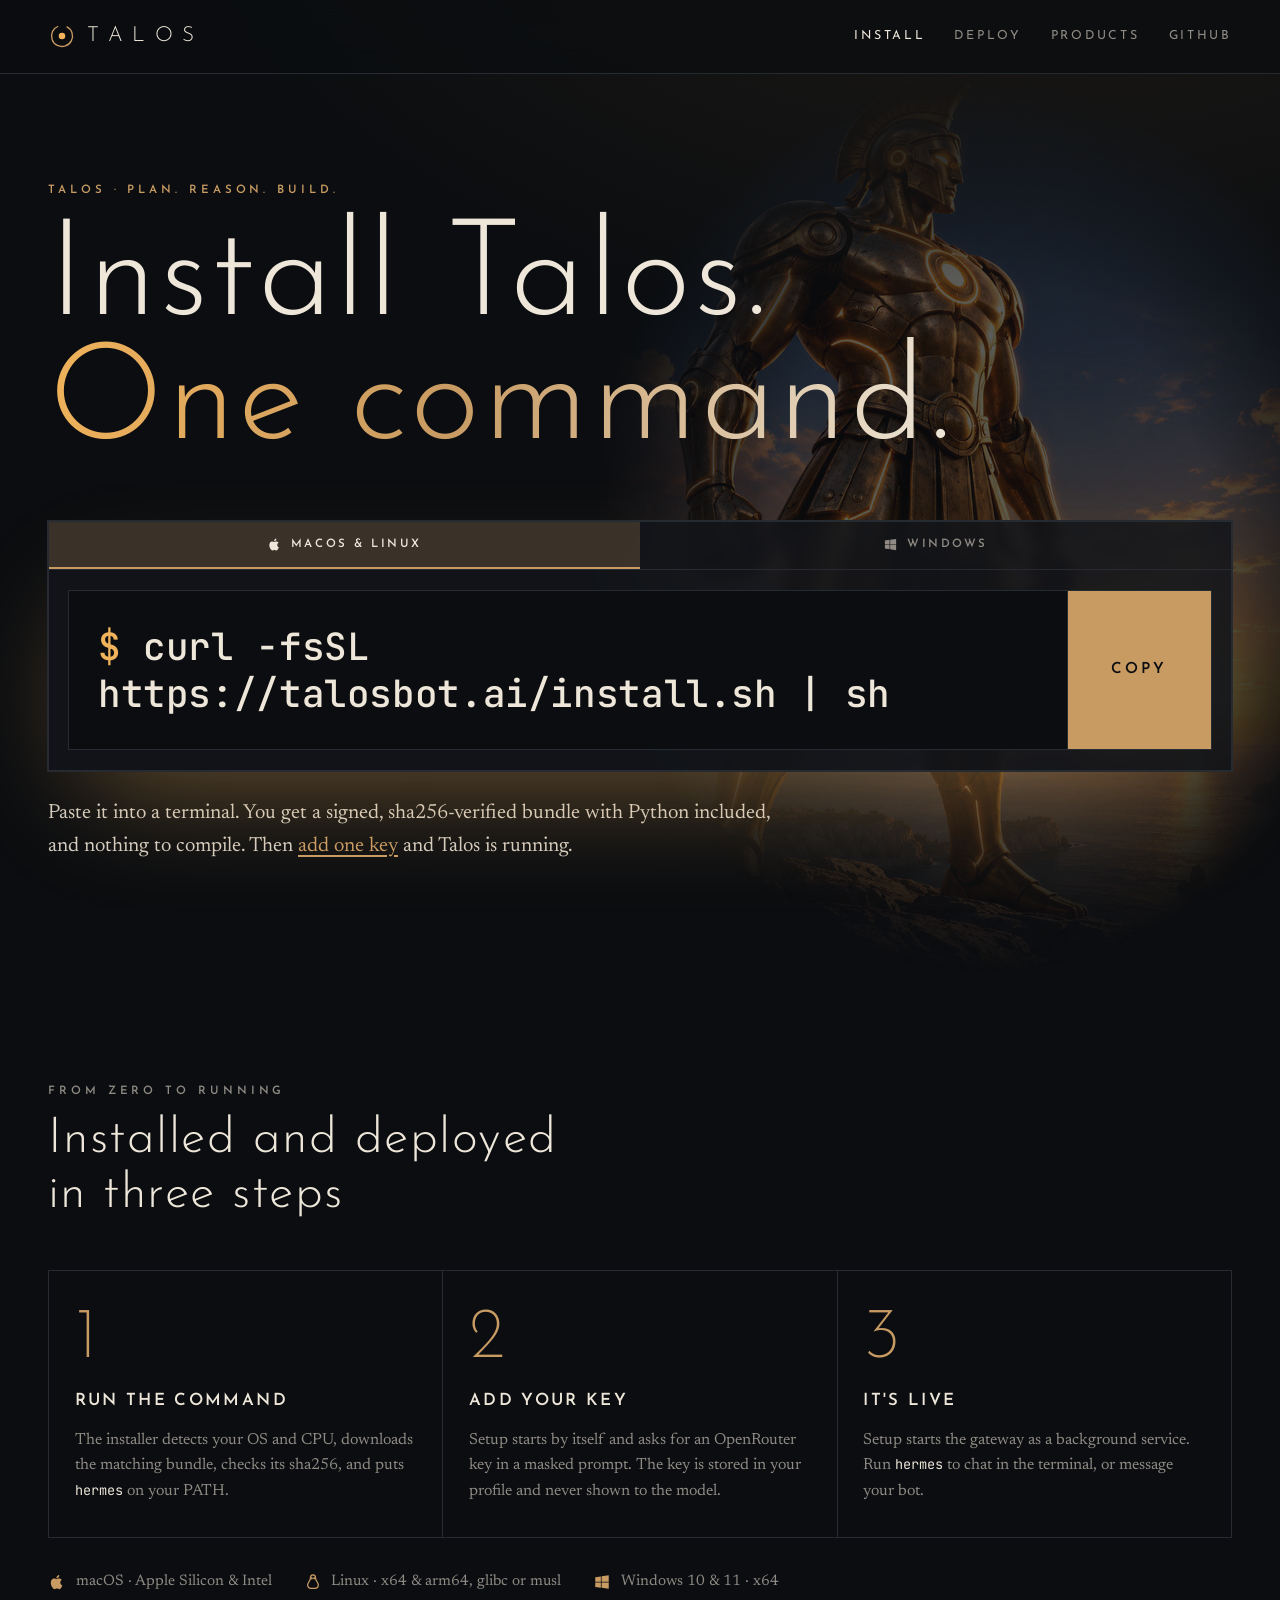
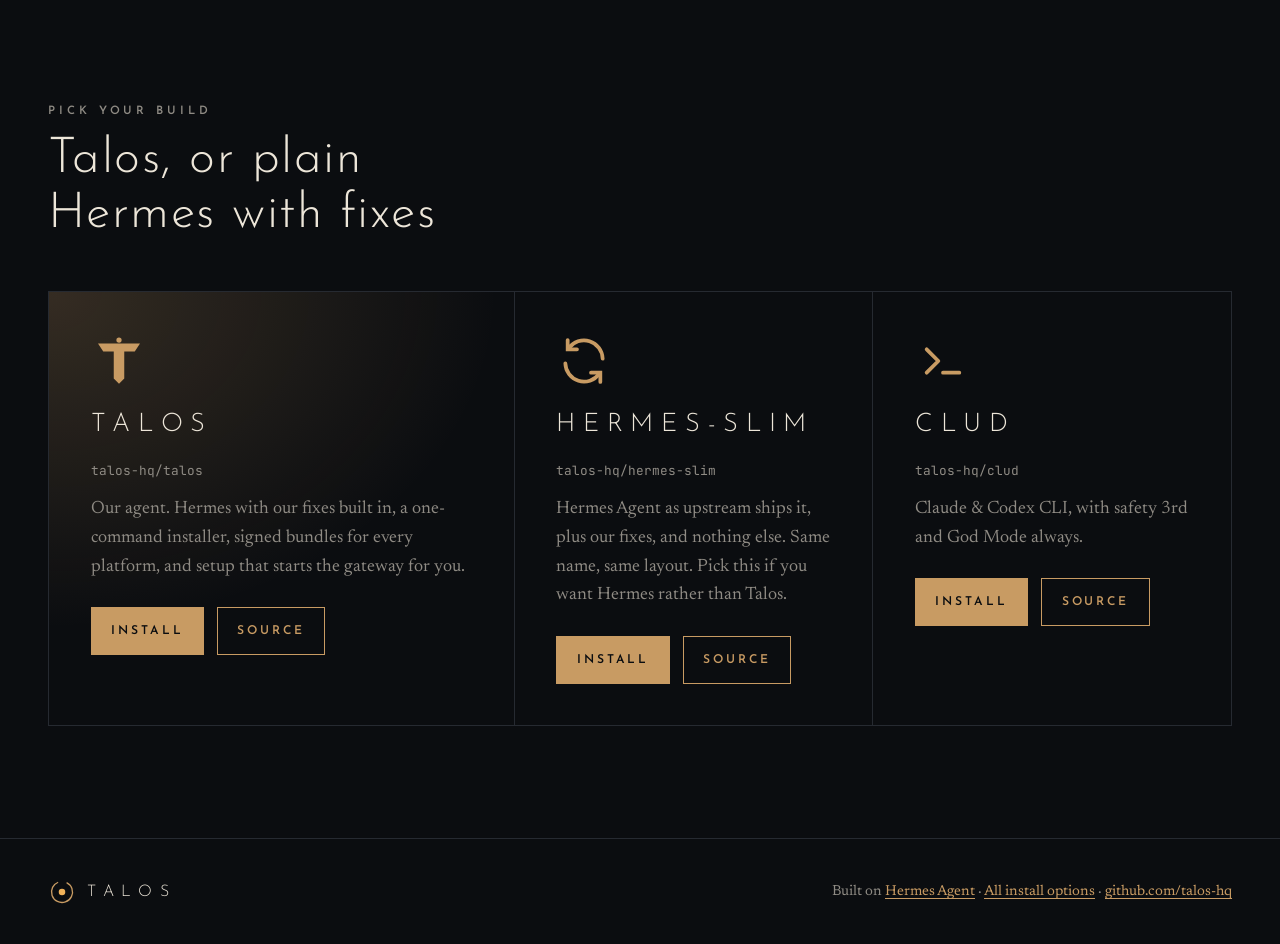
==== commit fc0b9f5d: "Make the homepage the installer: one huge talosbot.ai install command Adds talosbot.ai/install.sh an" ====
--- a/index.html
+++ b/index.html
@@ -3,19 +3,19 @@
 <head>
 <meta charset="utf-8">
 <meta name="viewport" content="width=device-width, initial-scale=1, viewport-fit=cover">
-<title>Talos</title>
-<meta name="description" content="Talos is the agent from Talos HQ: Hermes Agent with our fixes built in, still tracking upstream. Plan. Reason. Build.">
+<title>Install Talos</title>
+<meta name="description" content="Install Talos with one command on macOS, Linux or Windows. Signed, sha256-verified bundles, nothing to compile.">
 <meta name="theme-color" content="#0b0d10">
 <link rel="canonical" href="https://talosbot.ai/">
 <link rel="icon" href="/favicon.svg" type="image/svg+xml">
 <link rel="preconnect" href="https://fonts.googleapis.com">
 <link rel="preconnect" href="https://fonts.gstatic.com" crossorigin>
-<link rel="stylesheet" href="https://fonts.googleapis.com/css2?family=Josefin+Sans:wght@200;300;400;600&family=Newsreader:ital,opsz,wght@0,6..72,400;0,6..72,500;1,6..72,400&family=JetBrains+Mono:wght@400;600&display=swap">
+<link rel="stylesheet" href="https://fonts.googleapis.com/css2?family=Josefin+Sans:wght@200;300;400;600&family=Newsreader:ital,opsz,wght@0,6..72,400;0,6..72,500;1,6..72,400&family=JetBrains+Mono:wght@400;500;600&display=swap">
 <link rel="stylesheet" href="/assets/styles.css">
 <meta property="og:type" content="website">
 <meta property="og:site_name" content="Talos">
-<meta property="og:title" content="Talos · Plan. Reason. Build.">
-<meta property="og:description" content="Hermes Agent with our fixes built in, still tracking upstream.">
+<meta property="og:title" content="Install Talos in one command">
+<meta property="og:description" content="curl -fsSL https://talosbot.ai/install.sh | sh">
 <meta property="og:url" content="https://talosbot.ai/">
 <meta property="og:image" content="https://talosbot.ai/assets/og.jpg">
 <meta name="twitter:card" content="summary_large_image">
@@ -27,82 +27,86 @@
   <div class="wrap">
     <a class="wordmark" href="/" aria-label="Talos home"><svg aria-hidden="true"><use href="/assets/icons.svg#emblem"/></svg>TALOS</a>
     <nav aria-label="Primary">
-      <a href="/" aria-current="page">Home</a>
-      <a href="/install/">Install</a>
-      <a href="https://github.com/talos-hq">GitHub</a>
+      <a href="#install" aria-current="page">Install</a>
+      <a href="#deploy">Deploy</a>
+      <a href="#products">Products</a>
+      <a href="https://github.com/talos-hq/talos">GitHub</a>
     </nav>
   </div>
 </header>
 
 <main id="main">
-  <section class="hero">
+  <section class="mega" id="install" aria-labelledby="install-title">
+    <img class="mega-art" src="/assets/talos.jpg" alt="" width="900" height="900" fetchpriority="high">
     <div class="wrap">
-      <div>
-        <p class="label">Talos HQ</p>
-        <h1 style="margin-top:1.2rem">TALOS</h1>
-        <p class="tag">Plan. Reason. Build.</p>
-        <p class="lede">A personal agent that runs in your terminal and on your messaging apps. It is built on Hermes Agent, ships with our fixes, and keeps pulling in every fix from upstream.</p>
-        <div class="ctas">
-          <a class="btn solid" href="/install/">Install Talos</a>
-          <a class="btn" href="https://github.com/talos-hq/hermes-slim">Source</a>
+      <p class="label">Talos · Plan. Reason. Build.</p>
+      <h1 id="install-title">Install Talos.<br><span>One command.</span></h1>
+
+      <div class="installer mega-installer" role="group" aria-label="Choose your platform">
+        <div class="tabs">
+          <label><input type="radio" name="os" id="os-unix" checked><svg aria-hidden="true"><use href="/assets/os.svg#apple"/></svg><span>macOS &amp; Linux</span></label>
+          <label><input type="radio" name="os" id="os-win"><svg aria-hidden="true"><use href="/assets/os.svg#win"/></svg><span>Windows</span></label>
+        </div>
+        <div class="panel unix">
+          <div class="cmd mega-cmd"><pre data-prompt="$">curl -fsSL https://talosbot.ai/install.sh | sh</pre><button type="button" data-copy>Copy</button></div>
+        </div>
+        <div class="panel win">
+          <div class="cmd mega-cmd"><pre data-prompt="PS&gt;">irm https://talosbot.ai/install.ps1 | iex</pre><button type="button" data-copy>Copy</button></div>
         </div>
       </div>
-      <figure class="emblem">
-        <img src="/assets/talos.jpg" alt="The bronze Talos figure inside a turning bronze ring" width="900" height="900" fetchpriority="high">
-        <span class="core" aria-hidden="true"></span>
-      </figure>
+
+      <p class="mega-note">Paste it into a terminal. You get a signed, sha256-verified bundle with Python included, and nothing to compile. Then <a href="#deploy">add one key</a> and Talos is running.</p>
     </div>
   </section>
 
-  <section class="lineage" aria-label="Where Talos comes from">
-    <div class="wrap">
-      <ol>
-        <li class="reveal"><h3>Hermes at the core</h3><p>Talos runs Hermes Agent from Nous Research: the same CLI, messaging gateway, memory and skills.</p></li>
-        <li class="reveal"><h3>Fixes built in</h3><p>We fix what breaks for us in the installer, the state store and the gateway, and ship those fixes now.</p></li>
-        <li class="reveal"><h3>Upstream, always</h3><p>Upstream main is merged into Talos continually, so nothing the Hermes project fixes is left behind.</p></li>
-      </ol>
-    </div>
-  </section>
-
-  <section class="block" aria-labelledby="what">
+  <section class="block" id="deploy" aria-labelledby="deploy-title">
     <div class="wrap">
       <div class="head reveal">
-        <p class="label">What it does</p>
-        <h2 id="what">An agent that does the work</h2>
-        <p>Talos keeps the parts of Hermes that make it useful day to day, and we work on making it install and run reliably.</p>
+        <p class="label">From zero to running</p>
+        <h2 id="deploy-title">Installed and deployed in three steps</h2>
       </div>
-      <div class="pillars">
-        <article class="pillar reveal"><span class="ico"><svg aria-hidden="true"><use href="/assets/icons.svg#graph"/></svg></span><h3>Plans and delegates</h3><p>It breaks work into steps and hands pieces to subagents.</p></article>
-        <article class="pillar reveal"><span class="ico"><svg aria-hidden="true"><use href="/assets/icons.svg#term"/></svg></span><h3>Real tools</h3><p>It runs a real terminal and browser, not a simulation of one.</p></article>
-        <article class="pillar reveal"><span class="ico"><svg aria-hidden="true"><use href="/assets/icons.svg#layers"/></svg></span><h3>Memory and skills</h3><p>It remembers across sessions and learns skills, so it grows with you.</p></article>
-        <article class="pillar reveal"><span class="ico"><svg aria-hidden="true"><use href="/assets/icons.svg#bolt"/></svg></span><h3>Wherever you are</h3><p>Use it from the CLI or TUI, or message it on Telegram and other platforms through the gateway.</p></article>
-        <article class="pillar reveal"><span class="ico"><svg aria-hidden="true"><use href="/assets/icons.svg#gear"/></svg></span><h3>Scheduled jobs</h3><p>It runs recurring work on a schedule without you starting it.</p></article>
-        <article class="pillar reveal"><span class="ico"><svg aria-hidden="true"><use href="/assets/icons.svg#sync"/></svg></span><h3>Tracks upstream</h3><p>Fixes from Nous Research flow in through regular upstream syncs.</p></article>
+      <ol class="deploy">
+        <li class="reveal">
+          <h3>Run the command</h3>
+          <p>The installer detects your OS and CPU, downloads the matching bundle, checks its sha256, and puts <code>hermes</code> on your PATH.</p>
+        </li>
+        <li class="reveal">
+          <h3>Add your key</h3>
+          <p>Setup starts by itself and asks for an OpenRouter key in a masked prompt. The key is stored in your profile and never shown to the model.</p>
+        </li>
+        <li class="reveal">
+          <h3>It's live</h3>
+          <p>Setup starts the gateway as a background service. Run <code>hermes</code> to chat in the terminal, or message your bot.</p>
+        </li>
+      </ol>
+      <div class="platforms reveal">
+        <span><svg aria-hidden="true"><use href="/assets/os.svg#apple"/></svg>macOS · Apple Silicon &amp; Intel</span>
+        <span><svg aria-hidden="true"><use href="/assets/os.svg#linux"/></svg>Linux · x64 &amp; arm64, glibc or musl</span>
+        <span><svg aria-hidden="true"><use href="/assets/os.svg#win"/></svg>Windows 10 &amp; 11 · x64</span>
       </div>
     </div>
   </section>
 
-  <section class="banner" aria-labelledby="endure">
-    <img src="/assets/og.jpg" alt="" loading="lazy" width="1200" height="630">
-    <div class="wrap">
-      <h2 id="endure">BUILT TO<br>ENDURE</h2>
-      <p>In the myth, Talos was the bronze guardian of Crete, a machine that never tired. We picked the name for an agent you can leave running.</p>
-    </div>
-  </section>
-
-  <section class="block" aria-labelledby="projects">
+  <section class="block" id="products" aria-labelledby="products-title" style="padding-top:0">
     <div class="wrap">
       <div class="head reveal">
-        <p class="label">Projects</p>
-        <h2 id="projects">From the forge</h2>
+        <p class="label">Pick your build</p>
+        <h2 id="products-title">Talos, or plain Hermes with fixes</h2>
       </div>
-      <div class="products">
+      <div class="products three">
         <article class="product lead reveal">
           <svg class="ico" aria-hidden="true"><use href="/assets/icons.svg#t"/></svg>
           <h3>TALOS</h3>
+          <span class="repo">talos-hq/talos</span>
+          <p>Our agent. Hermes with our fixes built in, a one-command installer, signed bundles for every platform, and setup that starts the gateway for you.</p>
+          <div class="ctas"><a class="btn solid" href="#install">Install</a><a class="btn" href="https://github.com/talos-hq/talos">Source</a></div>
+        </article>
+        <article class="product reveal">
+          <svg class="ico" aria-hidden="true"><use href="/assets/icons.svg#sync"/></svg>
+          <h3>HERMES-SLIM</h3>
           <span class="repo">talos-hq/hermes-slim</span>
-          <p>The agent that grows with you. Our fork of Hermes Agent, with our fixes on top.</p>
-          <div class="ctas"><a class="btn solid" href="/install/#agent">Install</a><a class="btn" href="https://github.com/talos-hq/hermes-slim">Source</a></div>
+          <p>Hermes Agent as upstream ships it, plus our fixes, and nothing else. Same name, same layout. Pick this if you want Hermes rather than Talos.</p>
+          <div class="ctas"><a class="btn solid" href="/install/#hermes-slim">Install</a><a class="btn" href="https://github.com/talos-hq/hermes-slim">Source</a></div>
         </article>
         <article class="product reveal">
           <svg class="ico" aria-hidden="true"><use href="/assets/icons.svg#term"/></svg>
@@ -119,15 +123,19 @@
 <footer>
   <div class="wrap">
     <a class="wordmark" href="/" style="font-size:1rem"><svg aria-hidden="true"><use href="/assets/icons.svg#emblem"/></svg>TALOS</a>
-    <span>Built on <a href="https://github.com/NousResearch/hermes-agent">Hermes Agent</a> · <a href="https://github.com/talos-hq">github.com/talos-hq</a></span>
+    <span>Built on <a href="https://github.com/NousResearch/hermes-agent">Hermes Agent</a> · <a href="/install/">All install options</a> · <a href="https://github.com/talos-hq">github.com/talos-hq</a></span>
   </div>
 </footer>
 <script>
-document.querySelectorAll(".pillar").forEach(el => el.addEventListener("pointermove", e => {
-  const r = el.getBoundingClientRect();
-  el.style.setProperty("--mx", e.clientX - r.left + "px");
-  el.style.setProperty("--my", e.clientY - r.top + "px");
-}));
+(() => {
+  const ua = navigator.userAgentData?.platform || navigator.platform || navigator.userAgent;
+  if (/win/i.test(ua)) document.getElementById("os-win").checked = true;
+  document.querySelectorAll("[data-copy]").forEach(btn => btn.addEventListener("click", async () => {
+    try { await navigator.clipboard.writeText(btn.previousElementSibling.textContent.trim()); } catch { return; }
+    btn.textContent = "Copied"; btn.dataset.done = "";
+    setTimeout(() => { btn.textContent = "Copy"; delete btn.dataset.done; }, 1600);
+  }));
+})();
 </script>
 </body>
 </html>
--- a/assets/styles.css
+++ b/assets/styles.css
@@ -312,3 +312,48 @@
   .cmd { flex-direction: column; }
   .cmd button { border-left: 0; border-top: 1px solid var(--seam); padding-block: .8rem; }
 }
+
+@layer components {
+  /* The homepage's whole job: the install command, as big as the screen allows. */
+  .mega {
+    position: relative; isolation: isolate; overflow: clip;
+    min-height: min(100svh, 62rem); display: grid; align-items: center;
+    padding-block: clamp(3rem, 8vw, 6rem);
+    & .wrap { position: relative; z-index: 1; }
+    & h1 {
+      font-size: clamp(3rem, 10.5vw, 9.5rem); line-height: .92; font-weight: 300; letter-spacing: .02em;
+      margin-top: 1.4rem; color: var(--sandstone);
+      & span { background: linear-gradient(100deg, var(--ember), var(--bronze) 45%, var(--sandstone)); -webkit-background-clip: text; background-clip: text; color: transparent; }
+    }
+  }
+  .mega-art {
+    position: absolute; z-index: -1; right: -8vw; top: 50%; translate: 0 -50%;
+    width: min(62vw, 56rem); aspect-ratio: 1; border-radius: 50%; object-fit: cover; opacity: .32;
+    mask: radial-gradient(closest-side, #000 55%, transparent);
+  }
+  .mega-installer { max-width: none; margin-top: clamp(2rem, 5vw, 3.4rem); box-shadow: 0 0 0 1px var(--seam), 0 50px 120px -40px color-mix(in oklch, var(--ember) 45%, transparent); }
+  .installer:has(#os-unix:checked) .panel.unix { display: grid; animation: rise .35s var(--ease); }
+  .mega-cmd {
+    & pre { font: 500 clamp(1.05rem, 3.1vw, 2.35rem)/1.25 var(--mono); padding: clamp(1.1rem, 2.6vw, 2rem) clamp(1rem, 2.4vw, 1.8rem); letter-spacing: -.01em; }
+    & pre::before { color: var(--ember); }
+    & button { min-width: clamp(6rem, 12vw, 9rem); font-size: clamp(.75rem, 1.2vw, .95rem); color: var(--obsidian); background: var(--bronze); &:hover { background: var(--ember); } }
+  }
+  .mega-note { margin-top: 1.6rem; max-width: 46rem; font-size: clamp(1.05rem, 1.6vw, 1.3rem); color: color-mix(in oklch, var(--sandstone) 75%, var(--stone)); }
+
+  .deploy {
+    list-style: none; margin: 0; padding: 0; display: grid; grid-template-columns: repeat(3, 1fr); gap: 1px;
+    background: var(--seam); border: 1px solid var(--seam); counter-reset: d;
+    @media (max-width: 820px) { grid-template-columns: 1fr; }
+    & li { background: var(--obsidian); padding: 2rem 1.6rem; display: grid; gap: .8rem; align-content: start; counter-increment: d; }
+    & li::before { content: counter(d); font: 200 4.5rem/1 var(--display); color: var(--bronze); }
+    & h3 { font-size: 1.05rem; font-weight: 600; letter-spacing: .14em; text-transform: uppercase; }
+    & p { color: var(--stone); font-size: 1rem; }
+    & code { font: .85em var(--mono); color: var(--sandstone); }
+  }
+  .platforms {
+    display: flex; flex-wrap: wrap; gap: .8rem 2rem; margin-top: 2rem; color: var(--stone); font-size: .95rem;
+    & span { display: inline-flex; align-items: center; gap: .6rem; }
+    & svg { width: 18px; height: 18px; color: var(--bronze); }
+  }
+  .products.three { grid-template-columns: 1.3fr 1fr 1fr; @media (max-width: 980px) { grid-template-columns: 1fr; } }
+}
